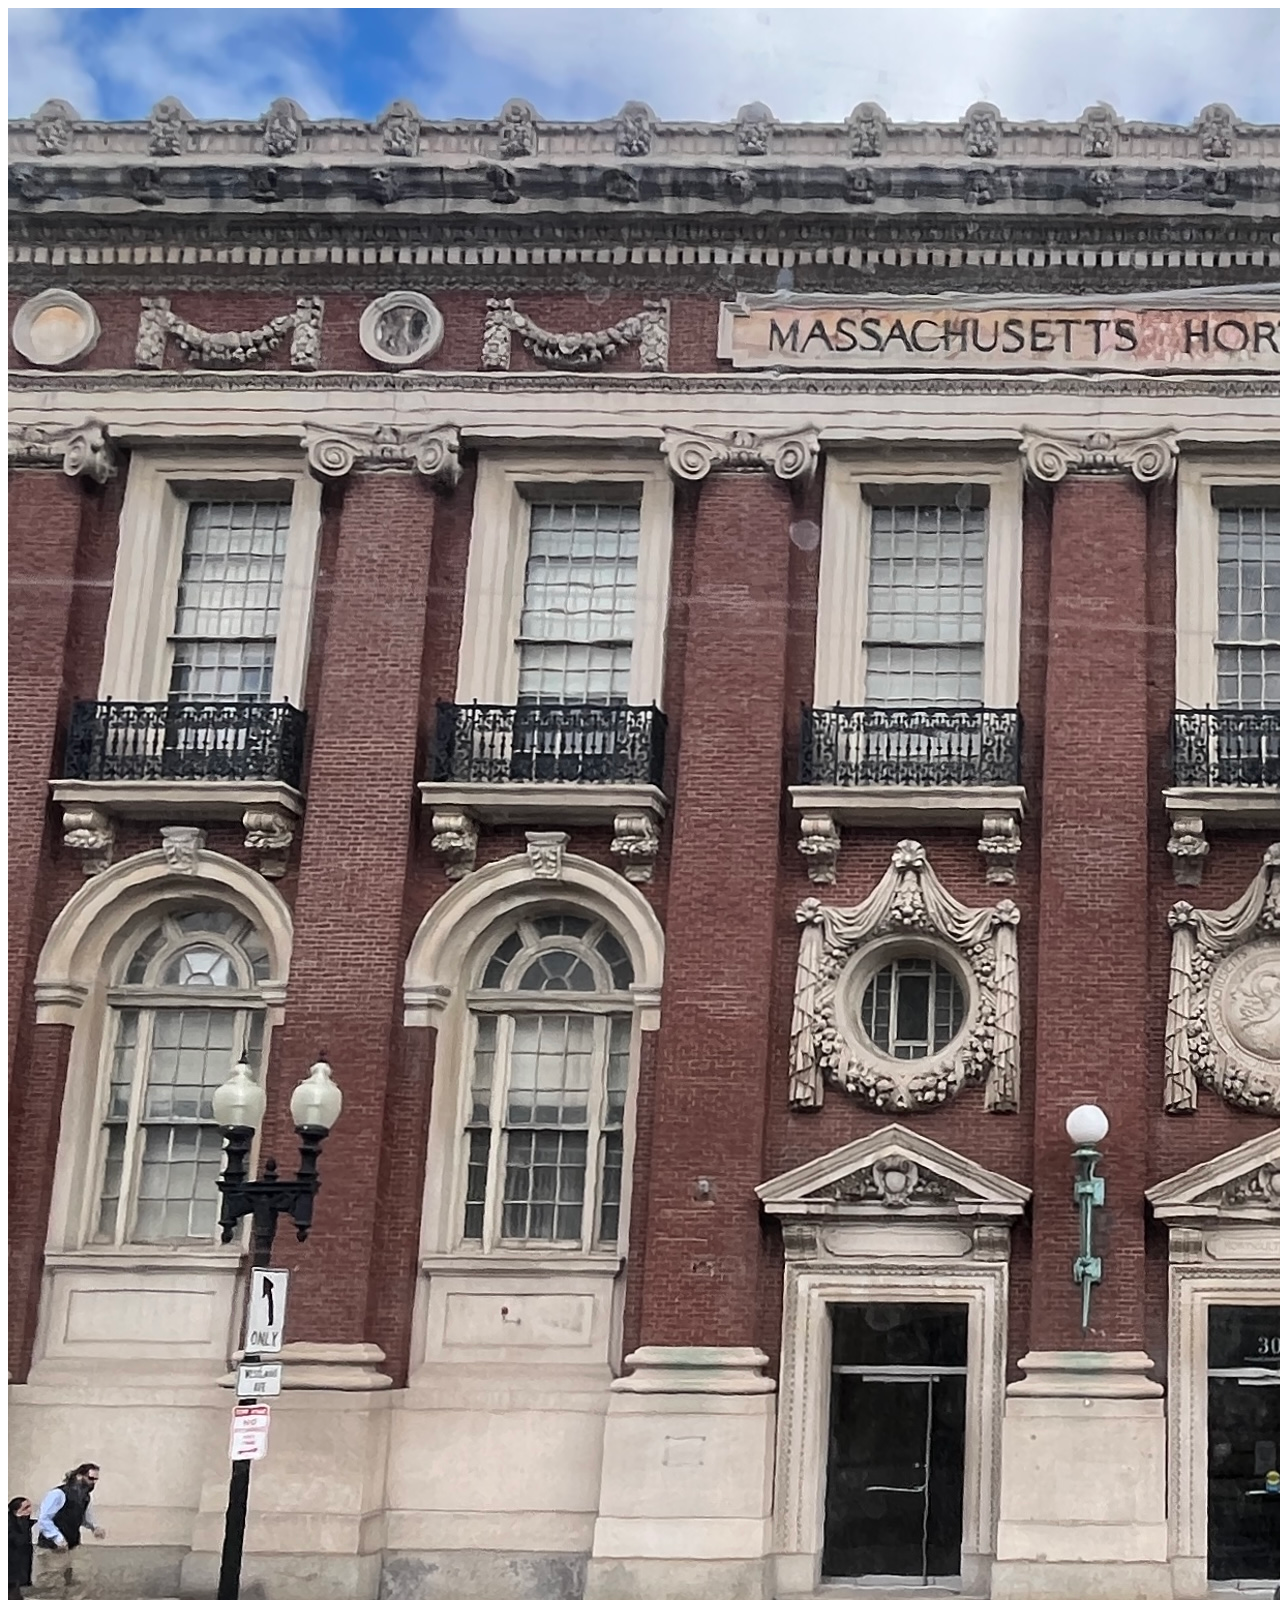
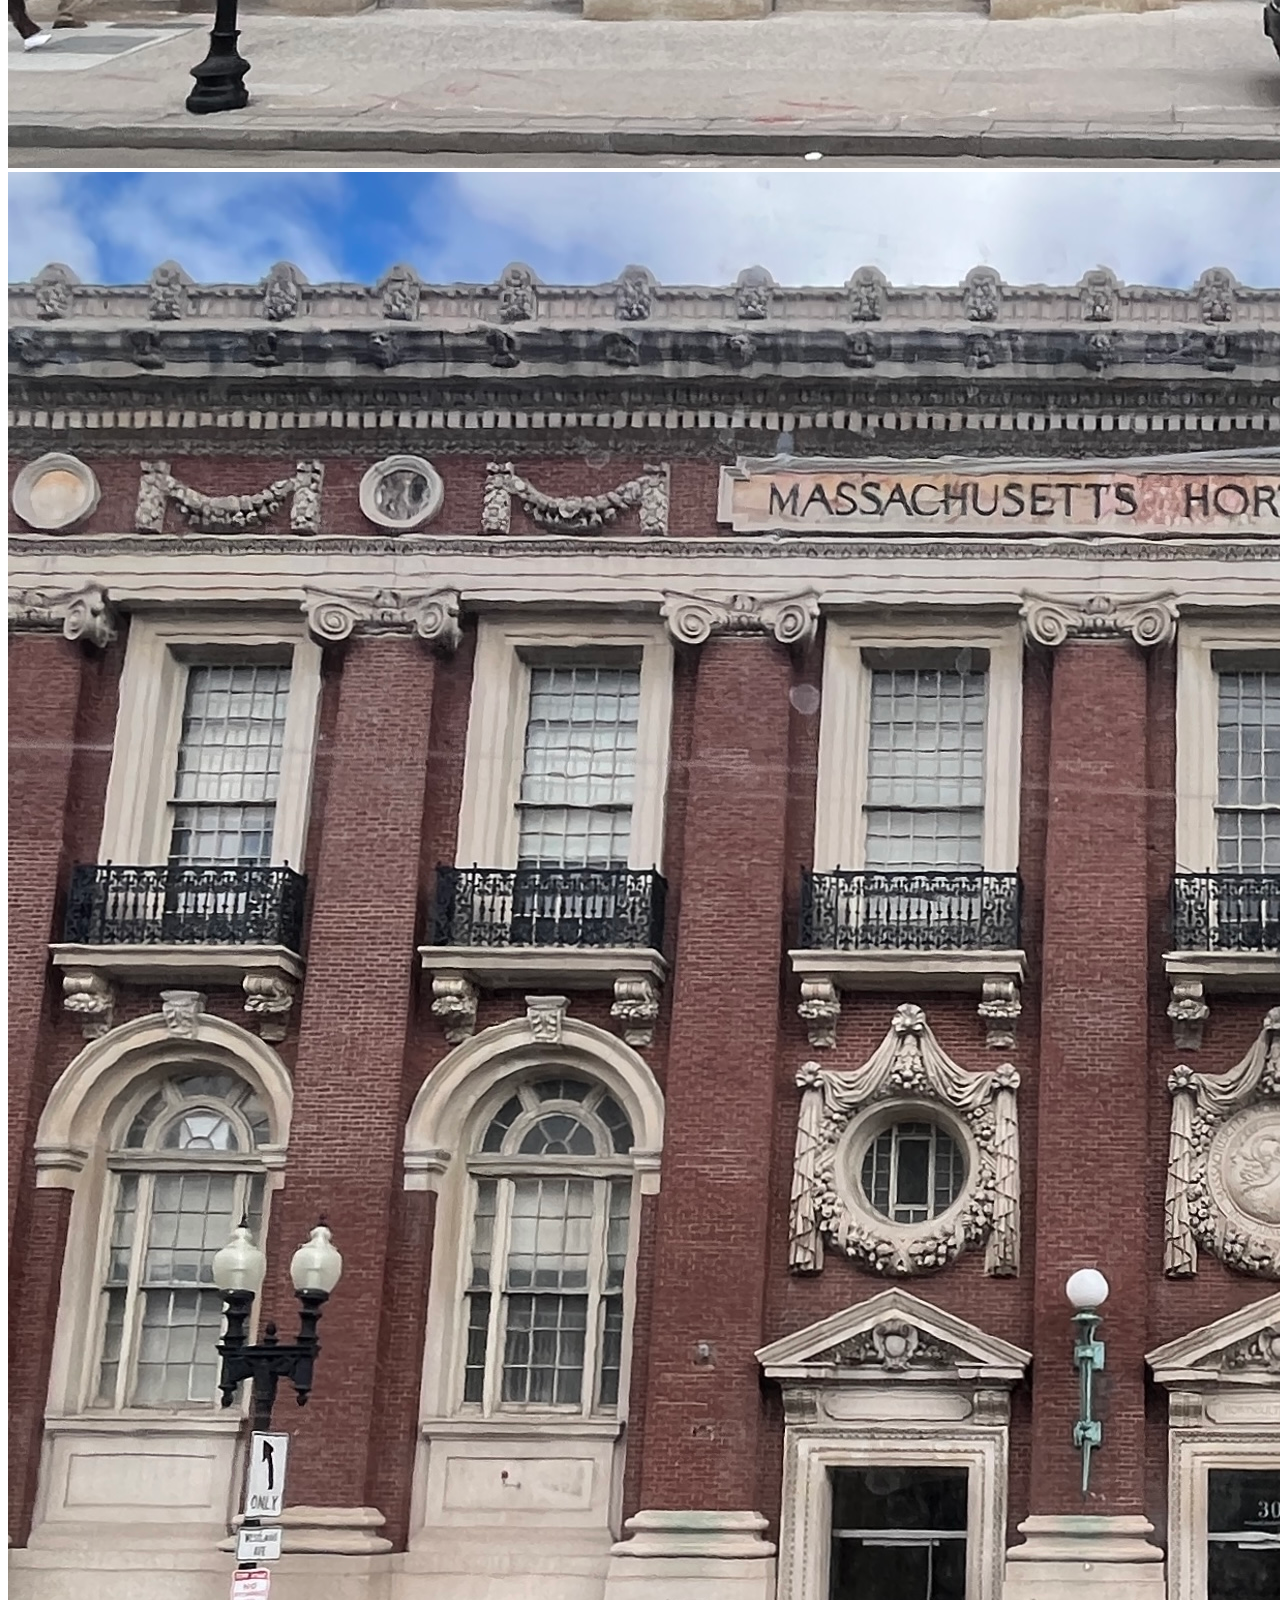
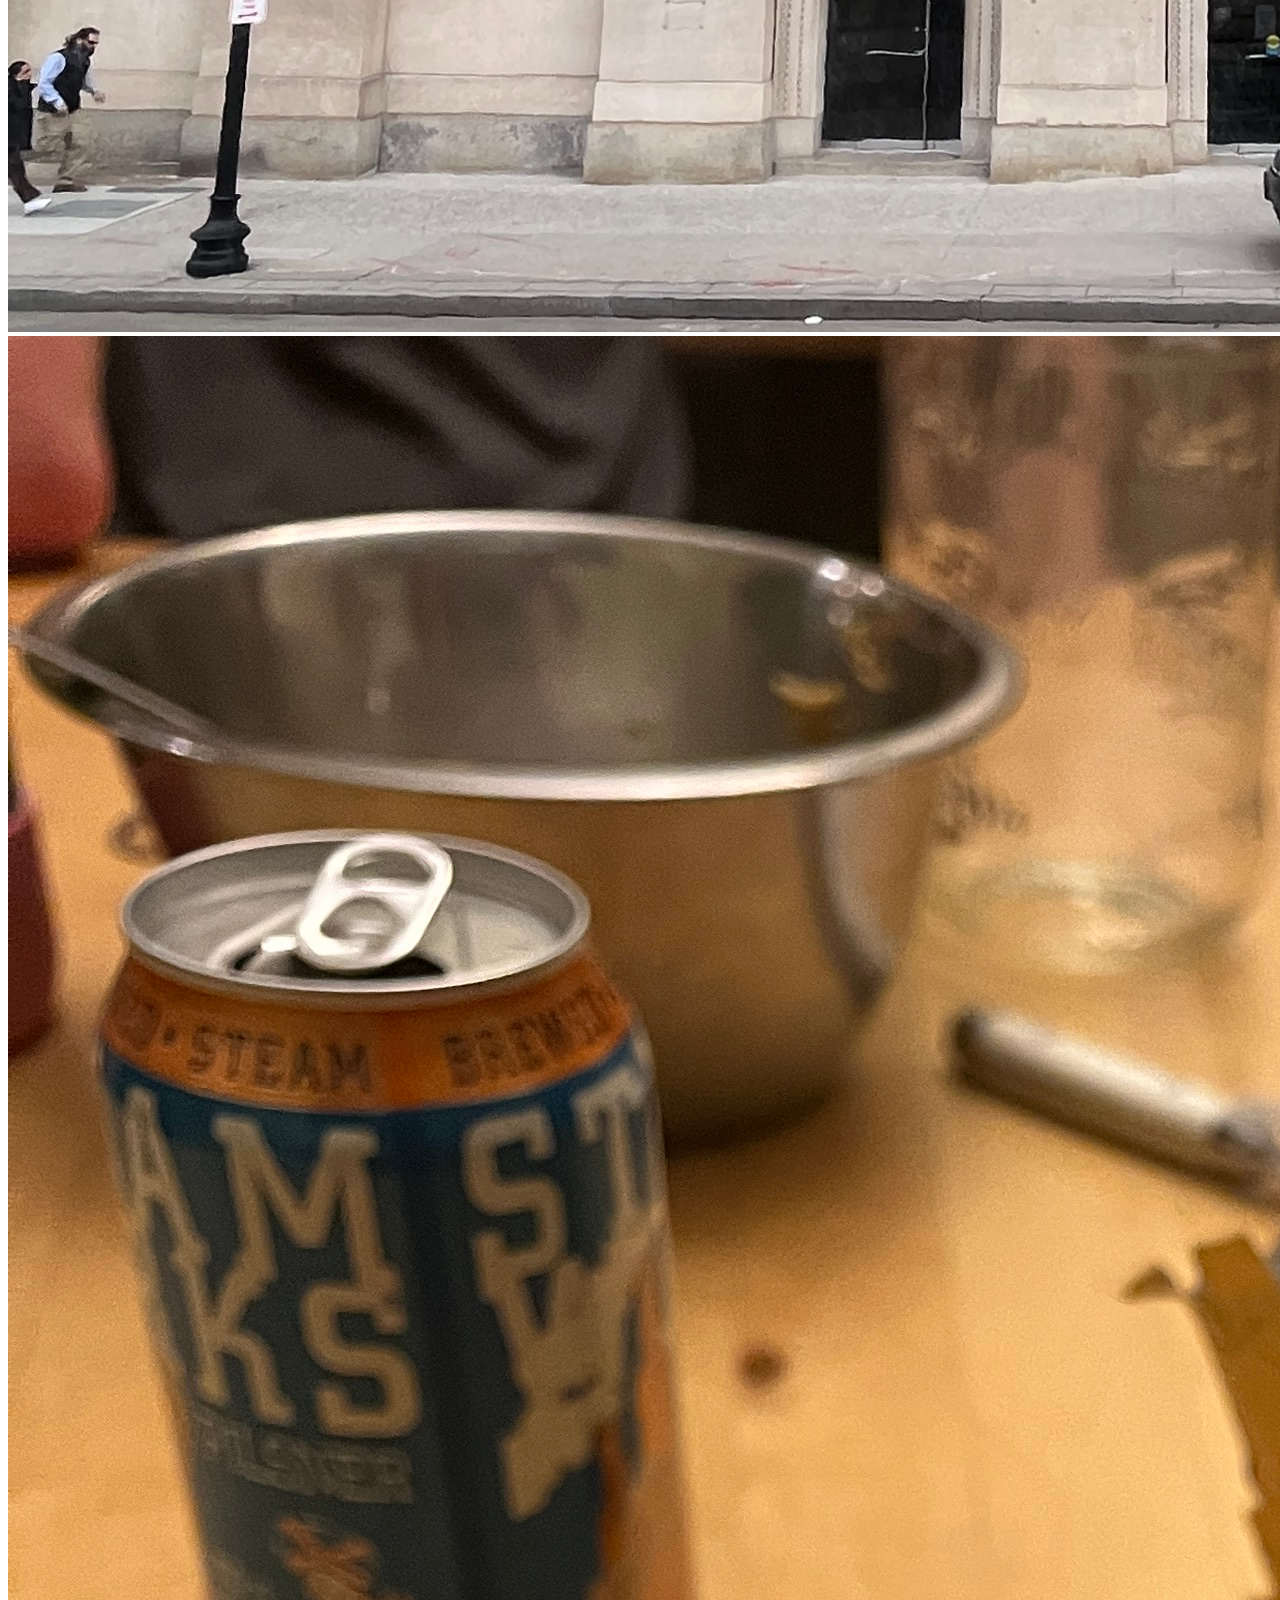
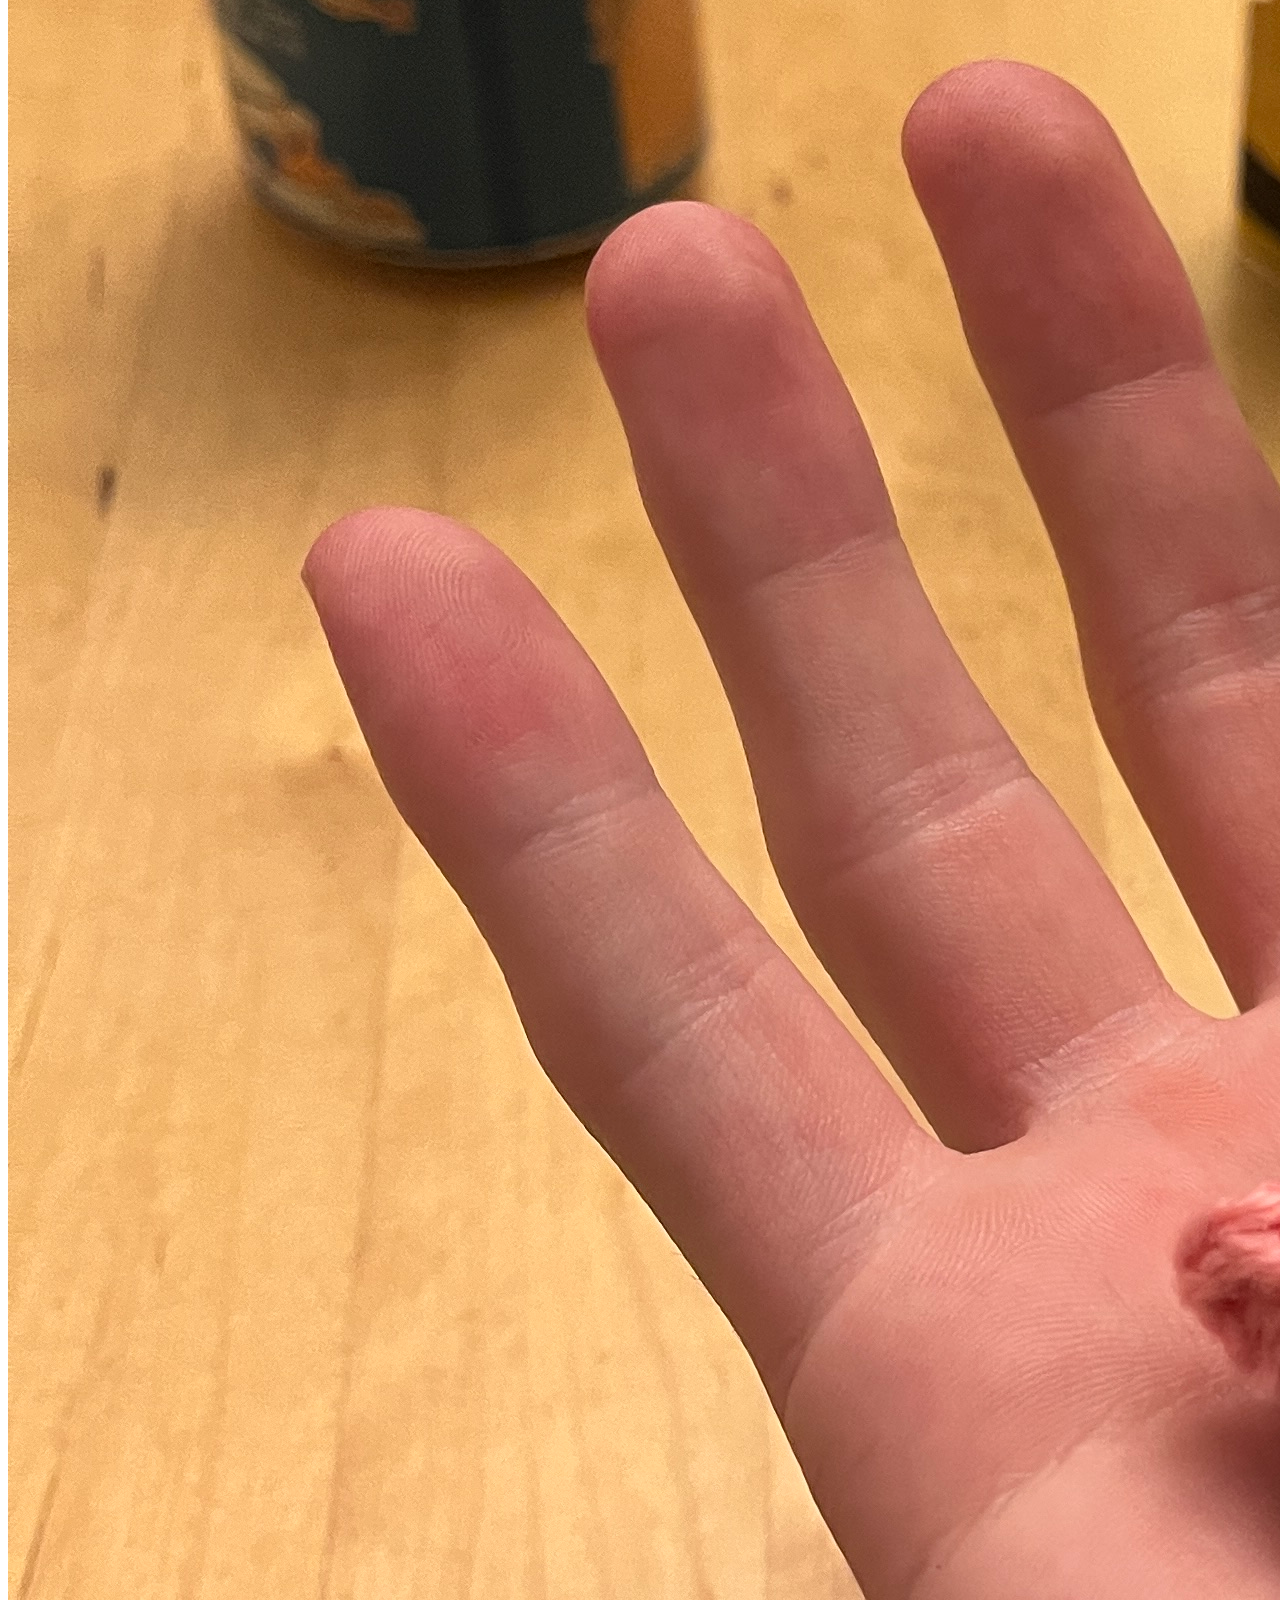
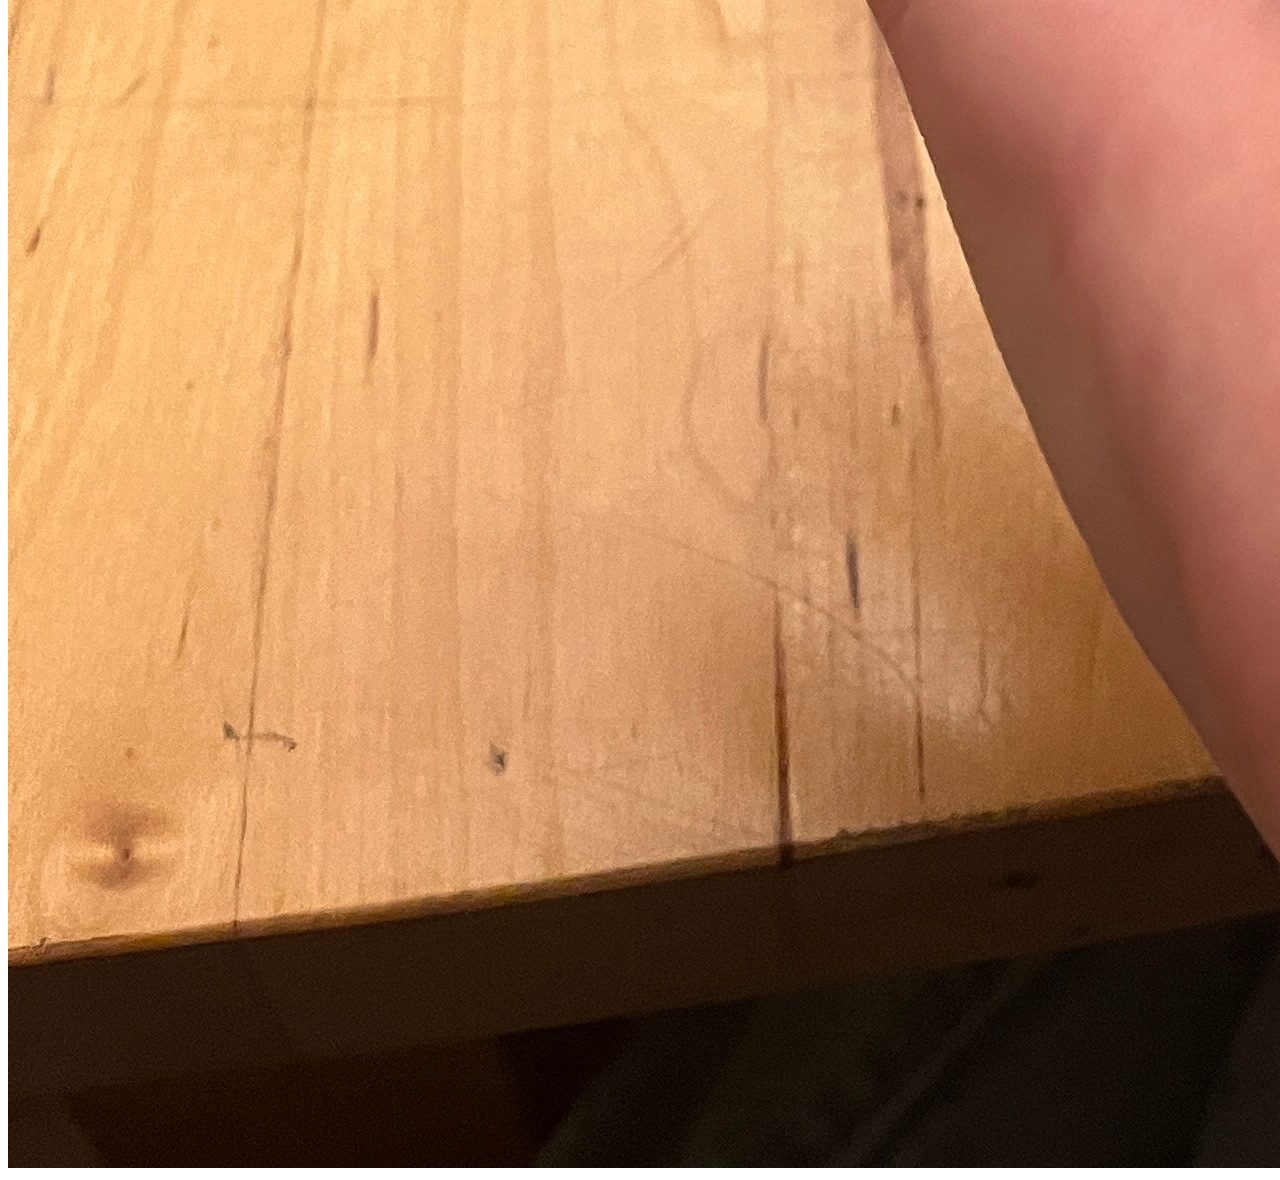
==== 1-gallery.html @ 91601fe0 "updated link to jpg" ====
<!DOCTYPE html>
<html lang="en">
  <head>
    <meta charset="UTF-8">
    <meta name="viewport" content="width=device-width, initial-scale=1.0">
    <title>My Website</title>
  </head>
  <body>
    <script>
      var index = 1;
      var tempImg = new Image();
      tempImg.onload = function(){
         appendImage();
      }
      var tryLoadImage = function( index ){
         tempImg.src = 'pages/1-gallery/images/' + index + '.JPG';
      }
      var appendImage = function(){
         var img = document.createElement('img');
         img.src = tempImg.src;
         document.body.appendChild( img )
         tryLoadImage( index++ )
      }
      tryLoadImage( index );</script>
  </body>
</html>
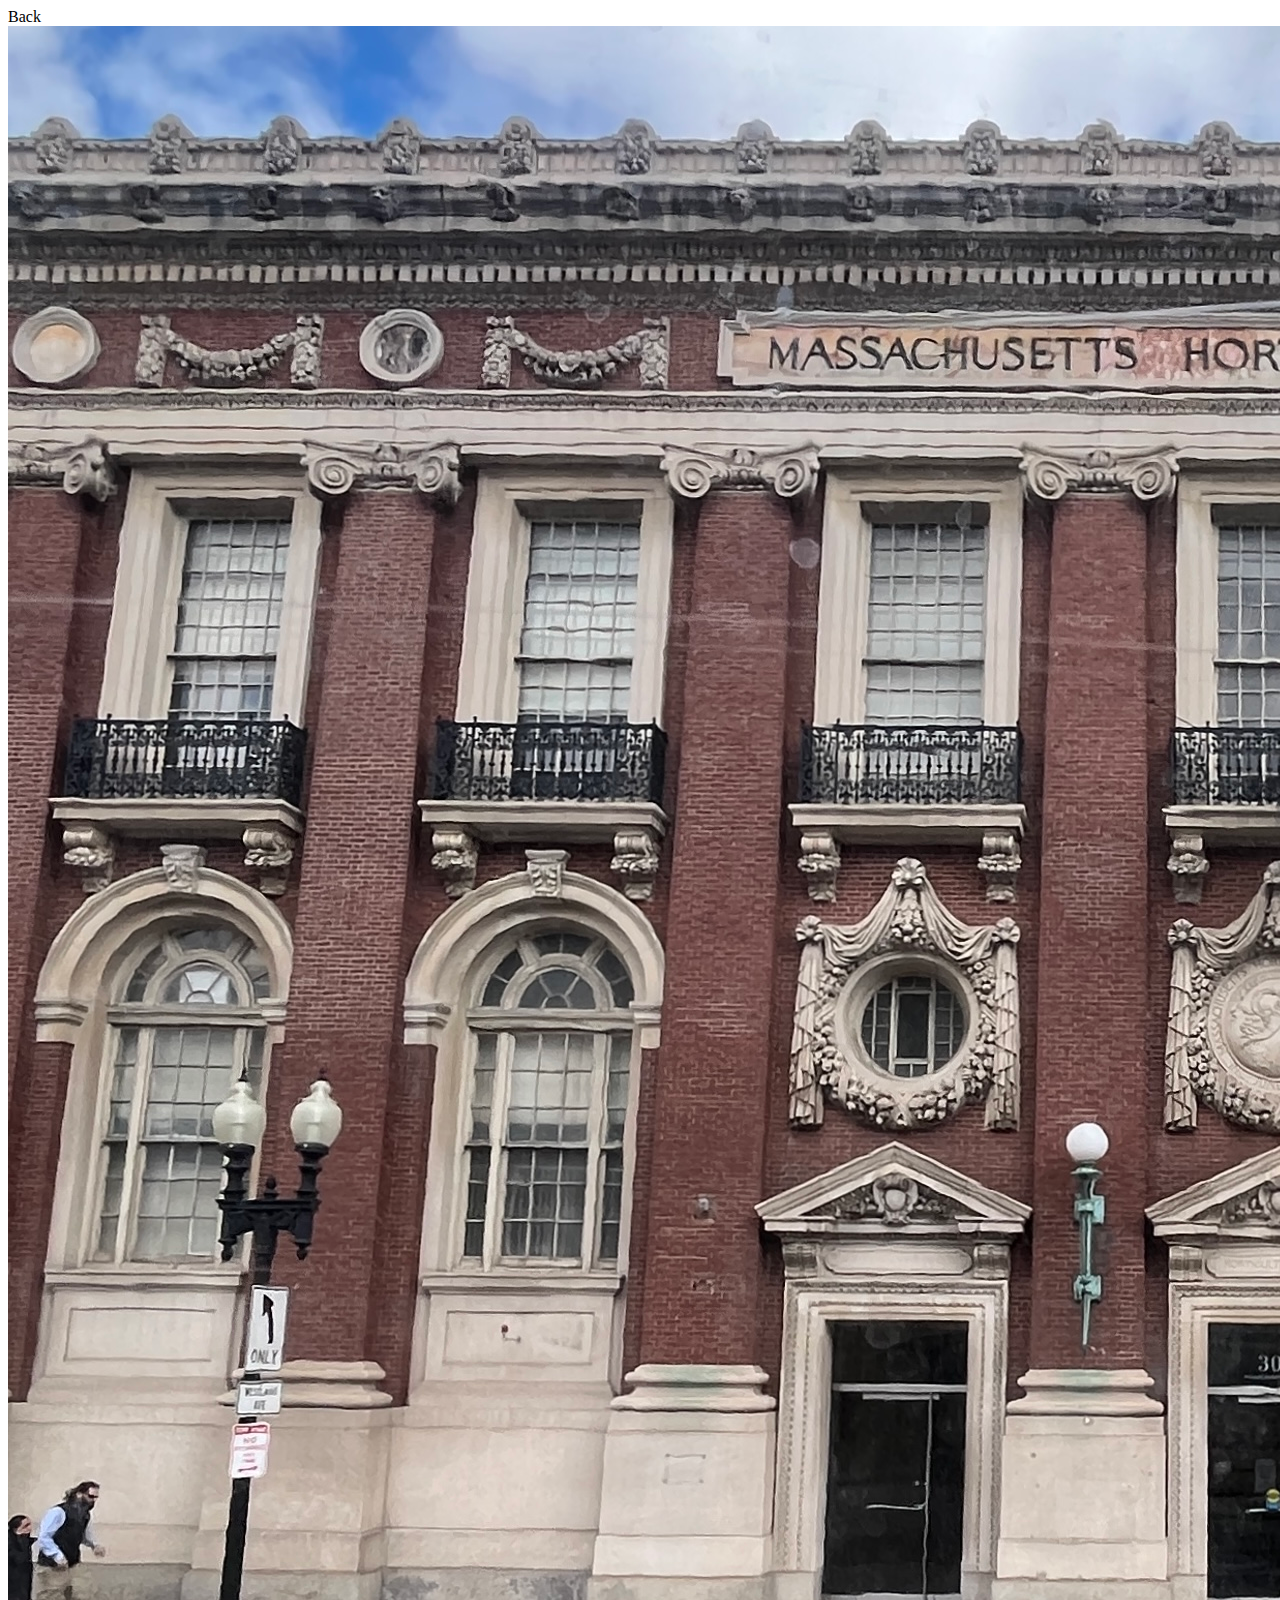
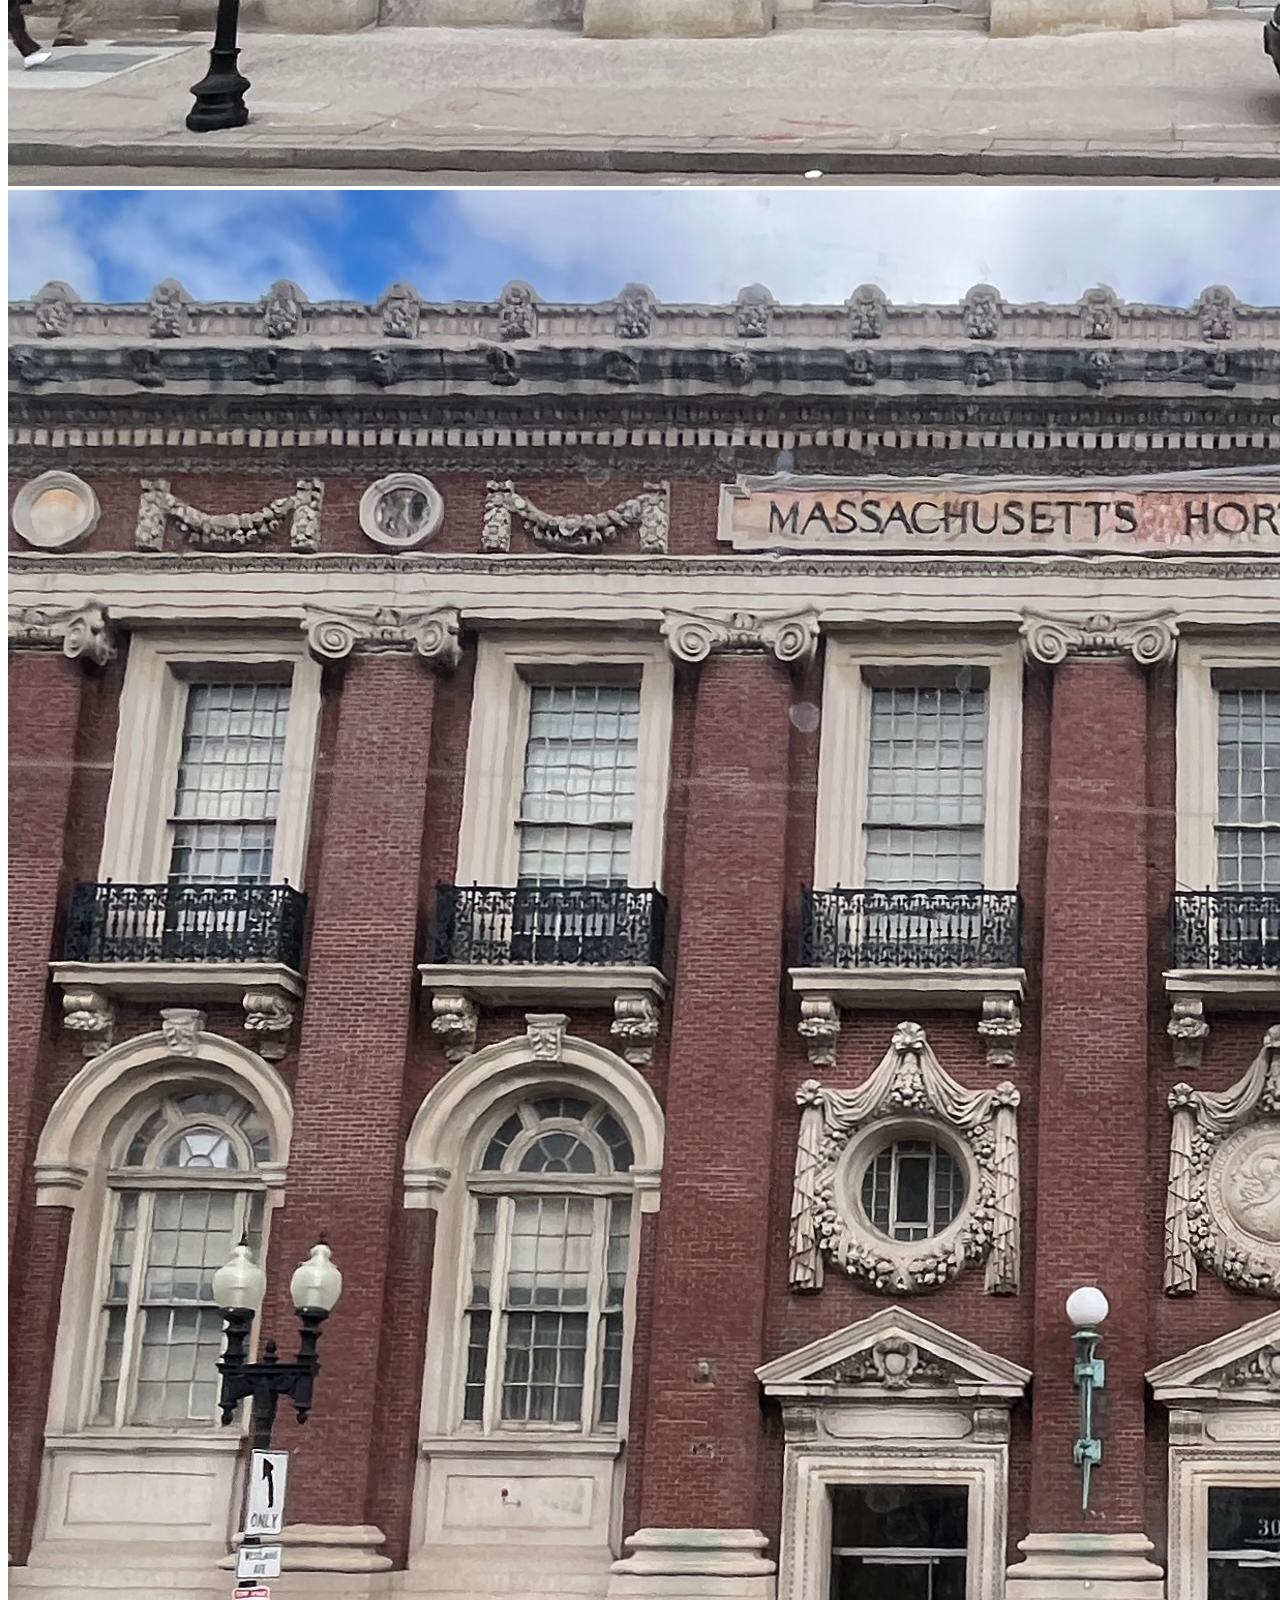
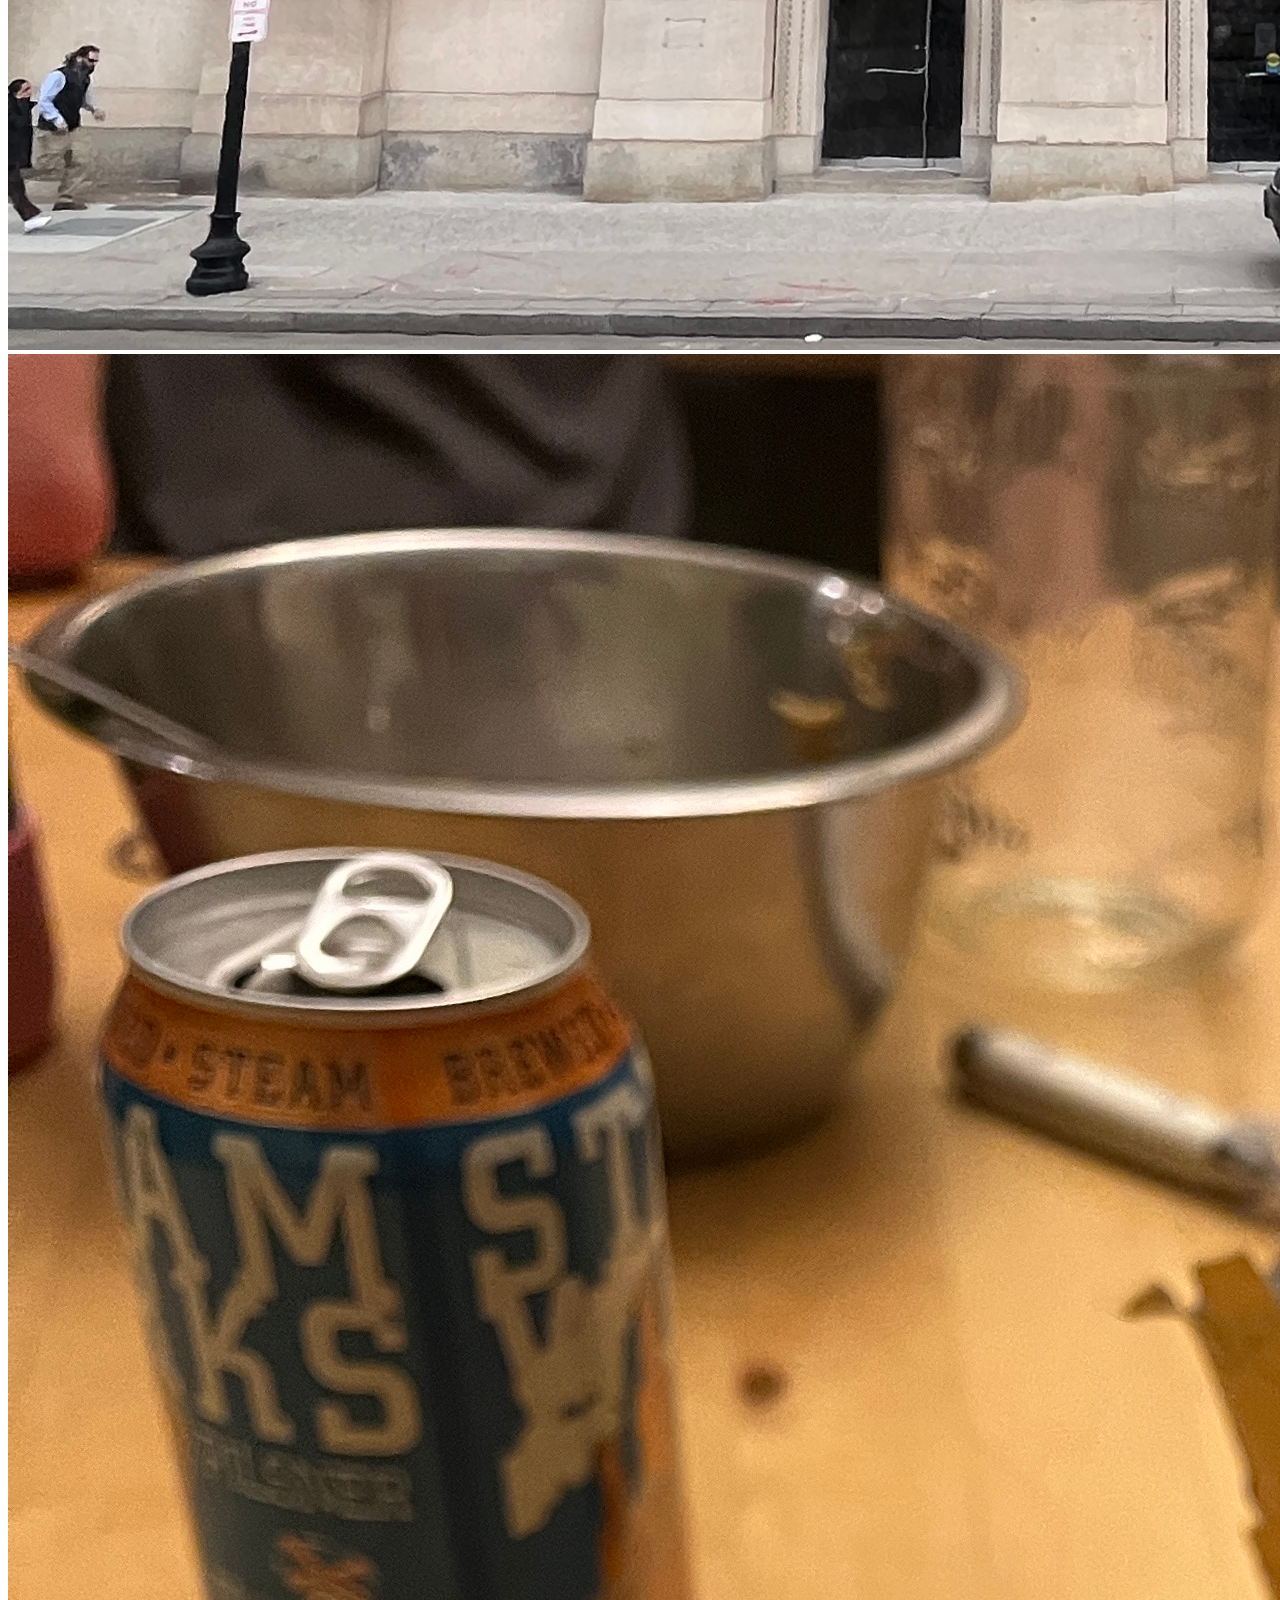
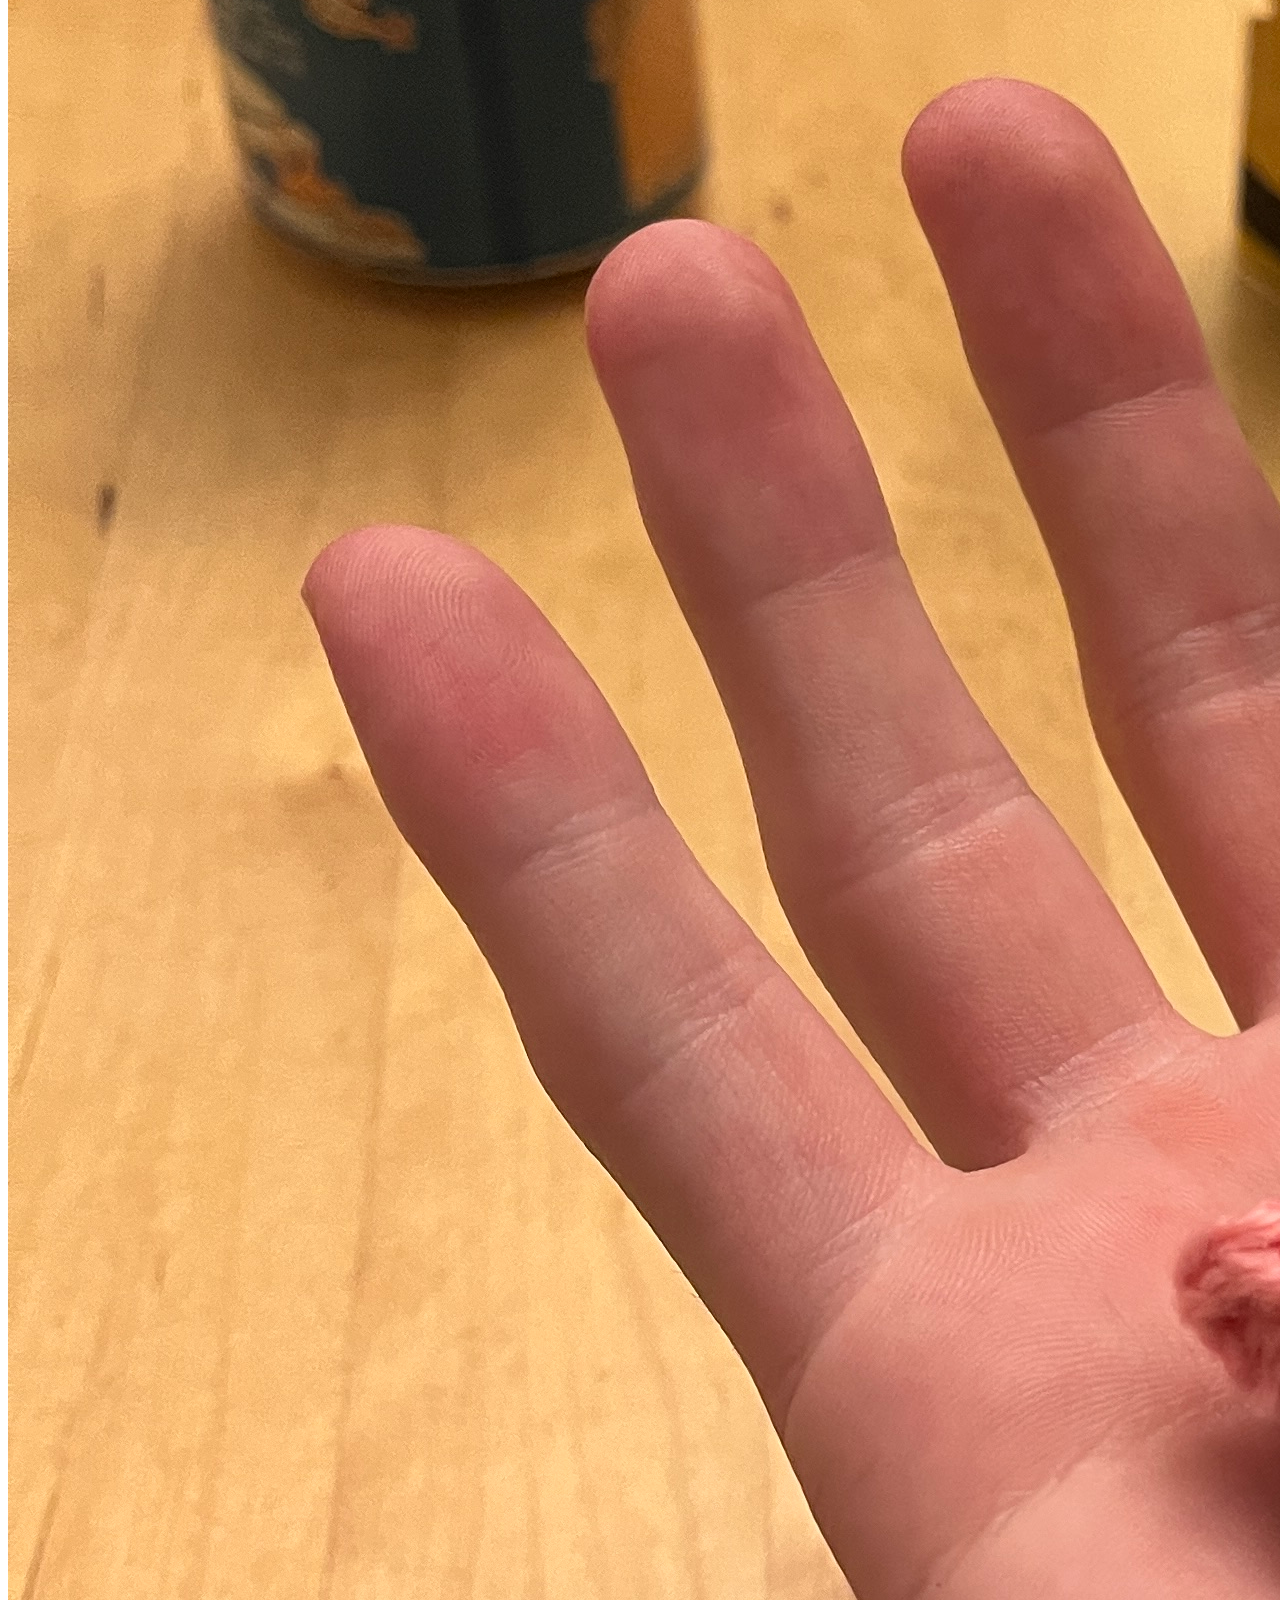
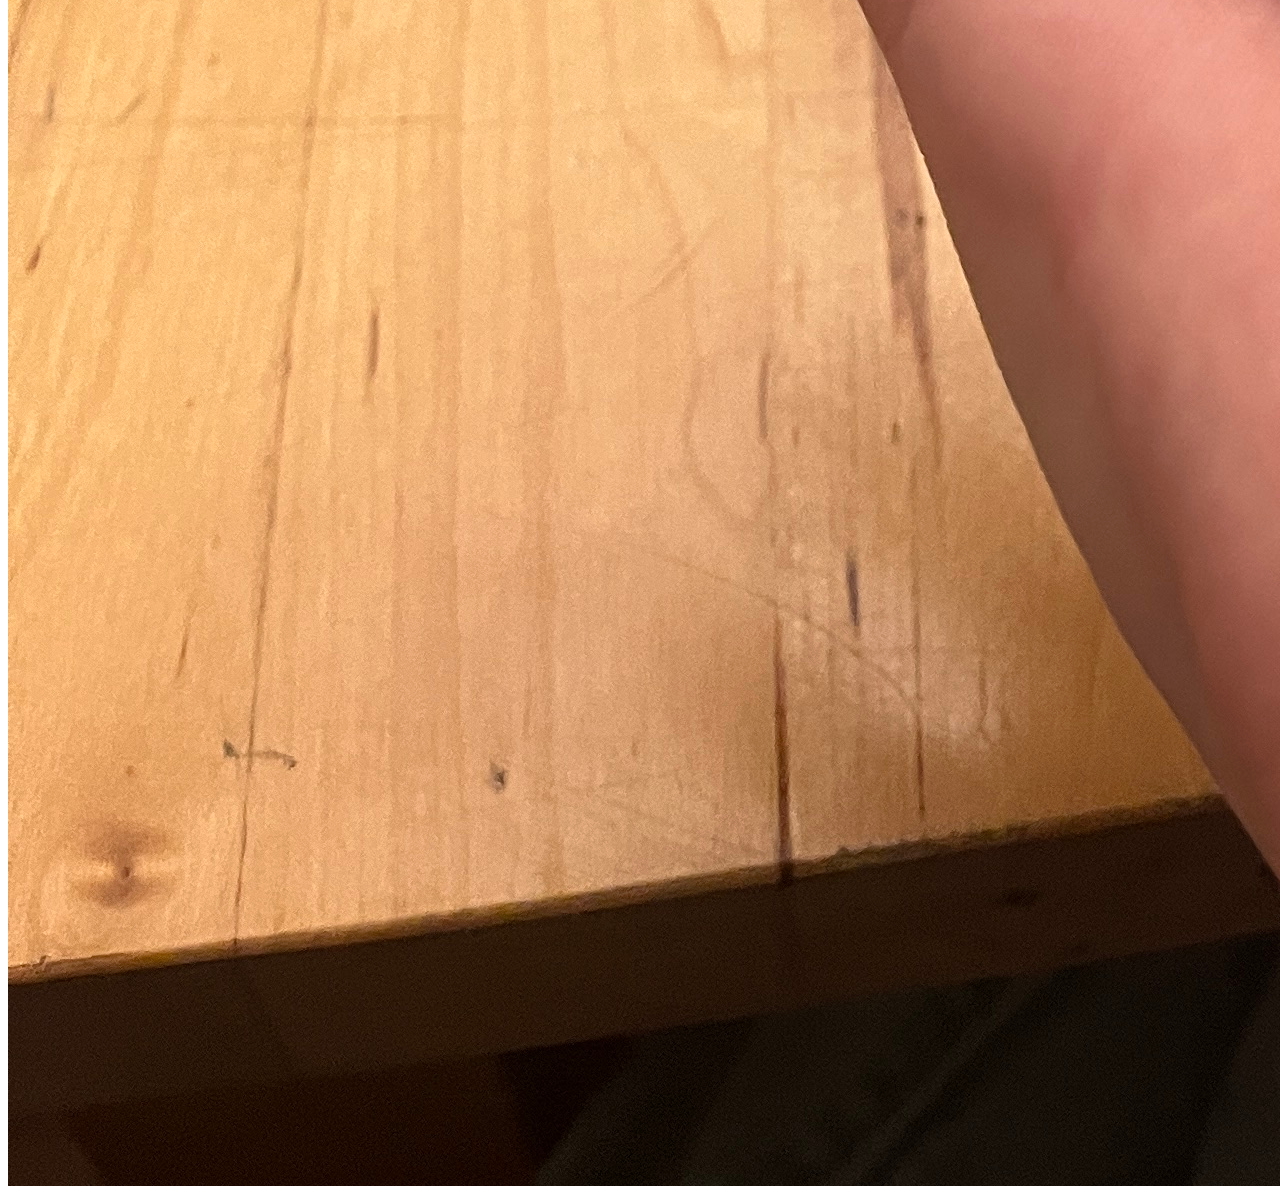
==== commit 04ded66f: "added link to gallery" ====
--- a/1-gallery.html
+++ b/1-gallery.html
@@ -6,6 +6,7 @@
     <title>My Website</title>
   </head>
   <body>
+    <a href="index.html"></a>Back</a>
     <script>
       var index = 1;
       var tempImg = new Image();
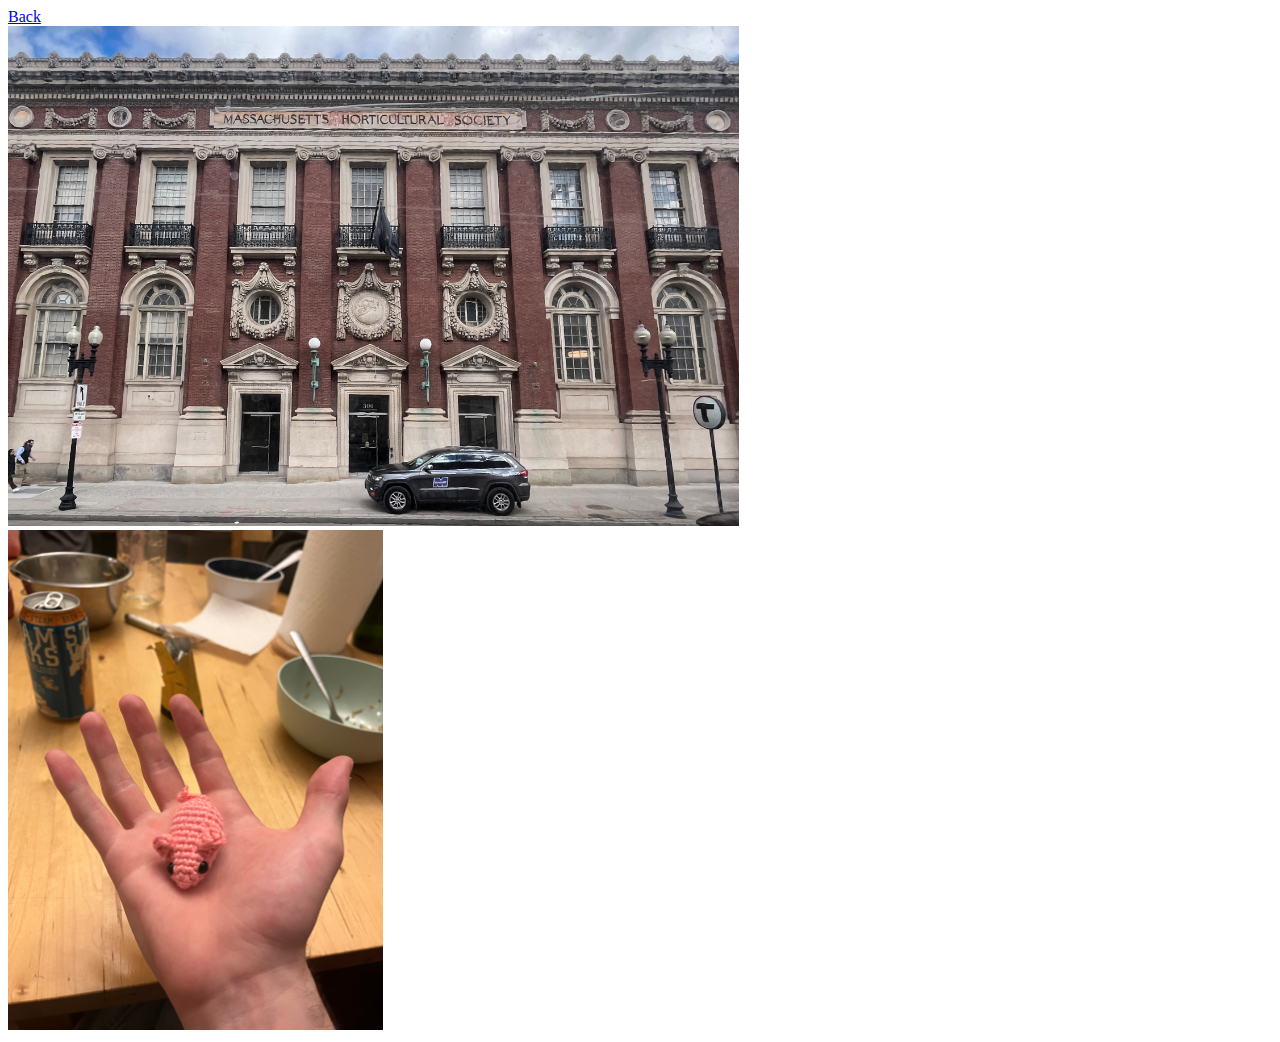
==== commit 8115b925: "fixed script for gallery" ====
--- a/1-gallery.html
+++ b/1-gallery.html
@@ -3,10 +3,16 @@
   <head>
     <meta charset="UTF-8">
     <meta name="viewport" content="width=device-width, initial-scale=1.0">
+    <style>
+    .gallery-img {
+      height: 500px;
+      width: auto;
+      margin-right:10px
+  }</style>
     <title>My Website</title>
   </head>
   <body>
-    <a href="index.html"></a>Back</a>
+    <a href="./index.html">Back</a>
     <script>
       var index = 1;
       var tempImg = new Image();
@@ -18,9 +24,12 @@
       }
       var appendImage = function(){
          var img = document.createElement('img');
+         img.classList.add('gallery-img');
          img.src = tempImg.src;
+         var br = document.createElement('br')
+         document.body.appendChild( br )
          document.body.appendChild( img )
-         tryLoadImage( index++ )
+         tryLoadImage( ++index )
       }
       tryLoadImage( index );</script>
   </body>
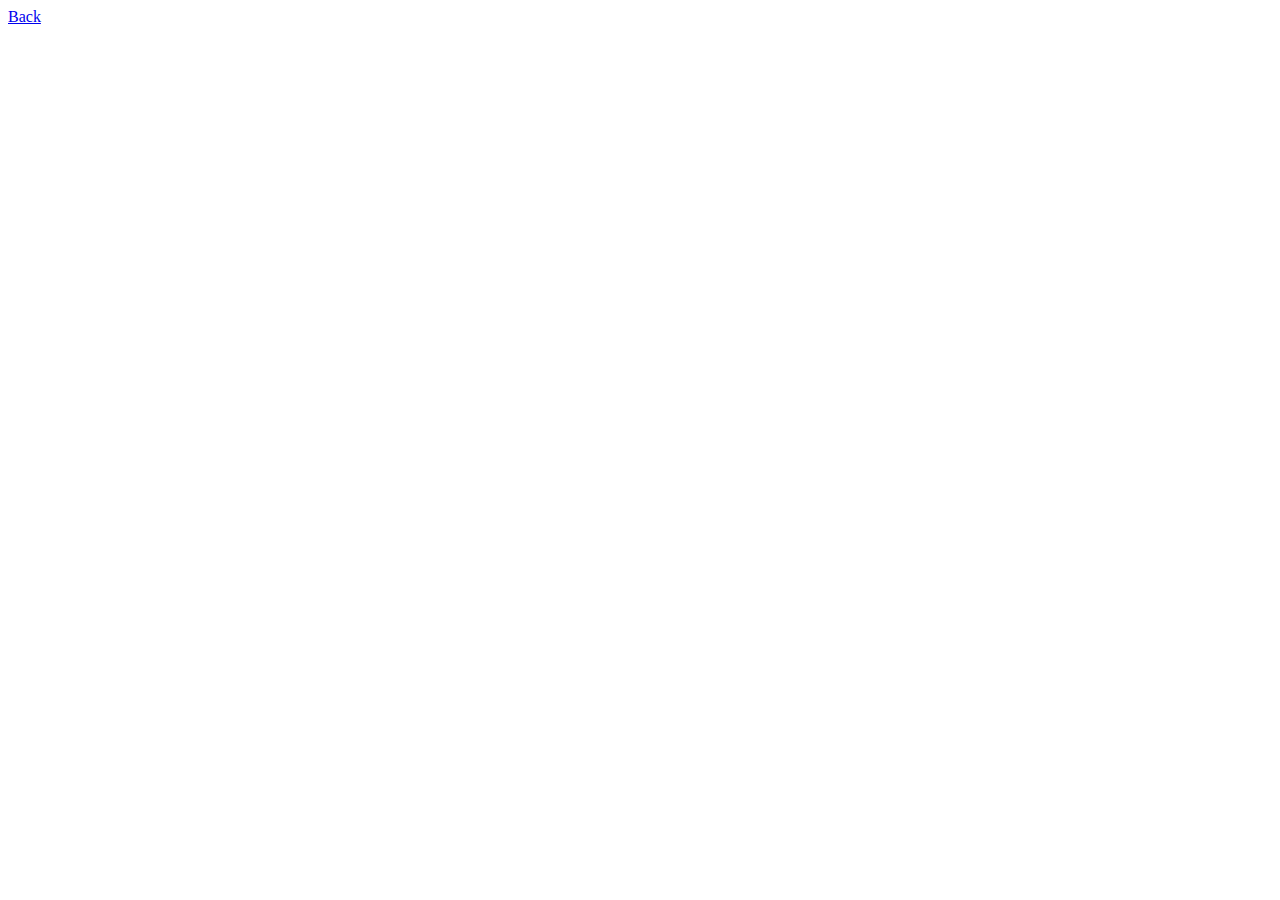
==== commit 6e12e1bd: "added new pictures" ====
--- a/1-gallery.html
+++ b/1-gallery.html
@@ -14,7 +14,8 @@
   <body>
     <a href="./index.html">Back</a>
     <script>
-      var index = 1;
+      const fs = require('fs')
+      var index = fs.readdirSync('pages/1-gallery/images/').length
       var tempImg = new Image();
       tempImg.onload = function(){
          appendImage();
@@ -29,7 +30,7 @@
          var br = document.createElement('br')
          document.body.appendChild( br )
          document.body.appendChild( img )
-         tryLoadImage( ++index )
+         tryLoadImage( --index )
       }
       tryLoadImage( index );</script>
   </body>
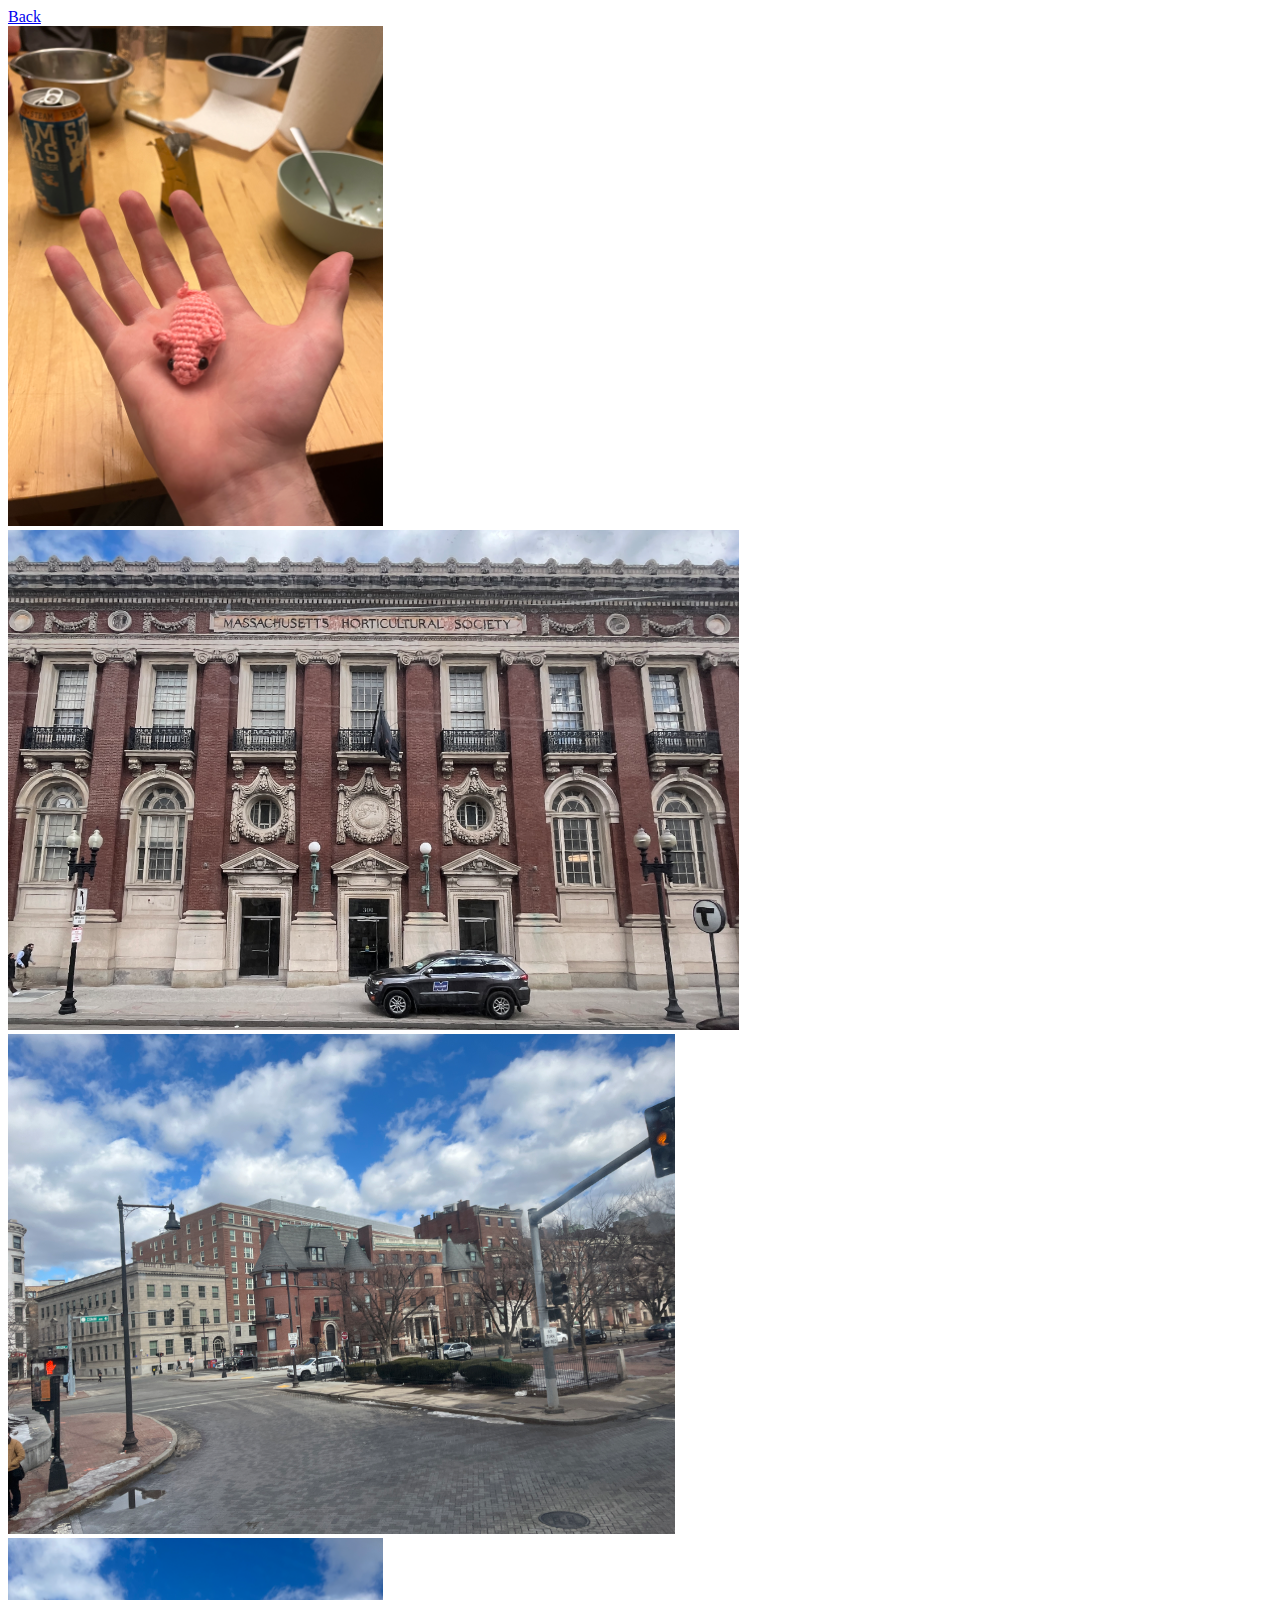
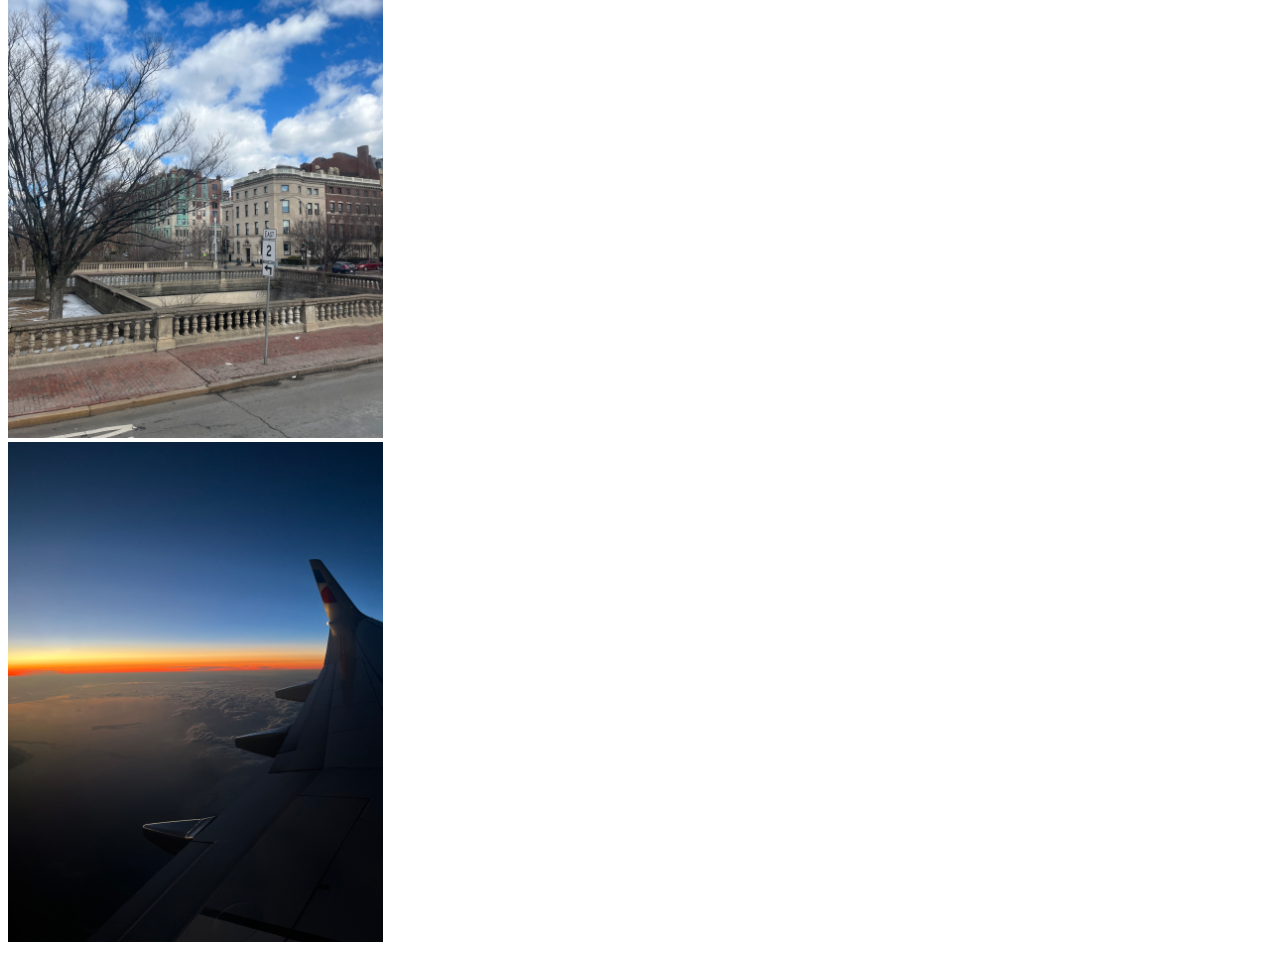
==== commit 8f4c981b: "added more pictures" ====
--- a/1-gallery.html
+++ b/1-gallery.html
@@ -14,8 +14,8 @@
   <body>
     <a href="./index.html">Back</a>
     <script>
-      const fs = require('fs')
-      var index = fs.readdirSync('pages/1-gallery/images/').length
+      //const fs = require('fs')
+      var index = 1
       var tempImg = new Image();
       tempImg.onload = function(){
          appendImage();
@@ -30,7 +30,7 @@
          var br = document.createElement('br')
          document.body.appendChild( br )
          document.body.appendChild( img )
-         tryLoadImage( --index )
+         tryLoadImage( ++index )
       }
       tryLoadImage( index );</script>
   </body>
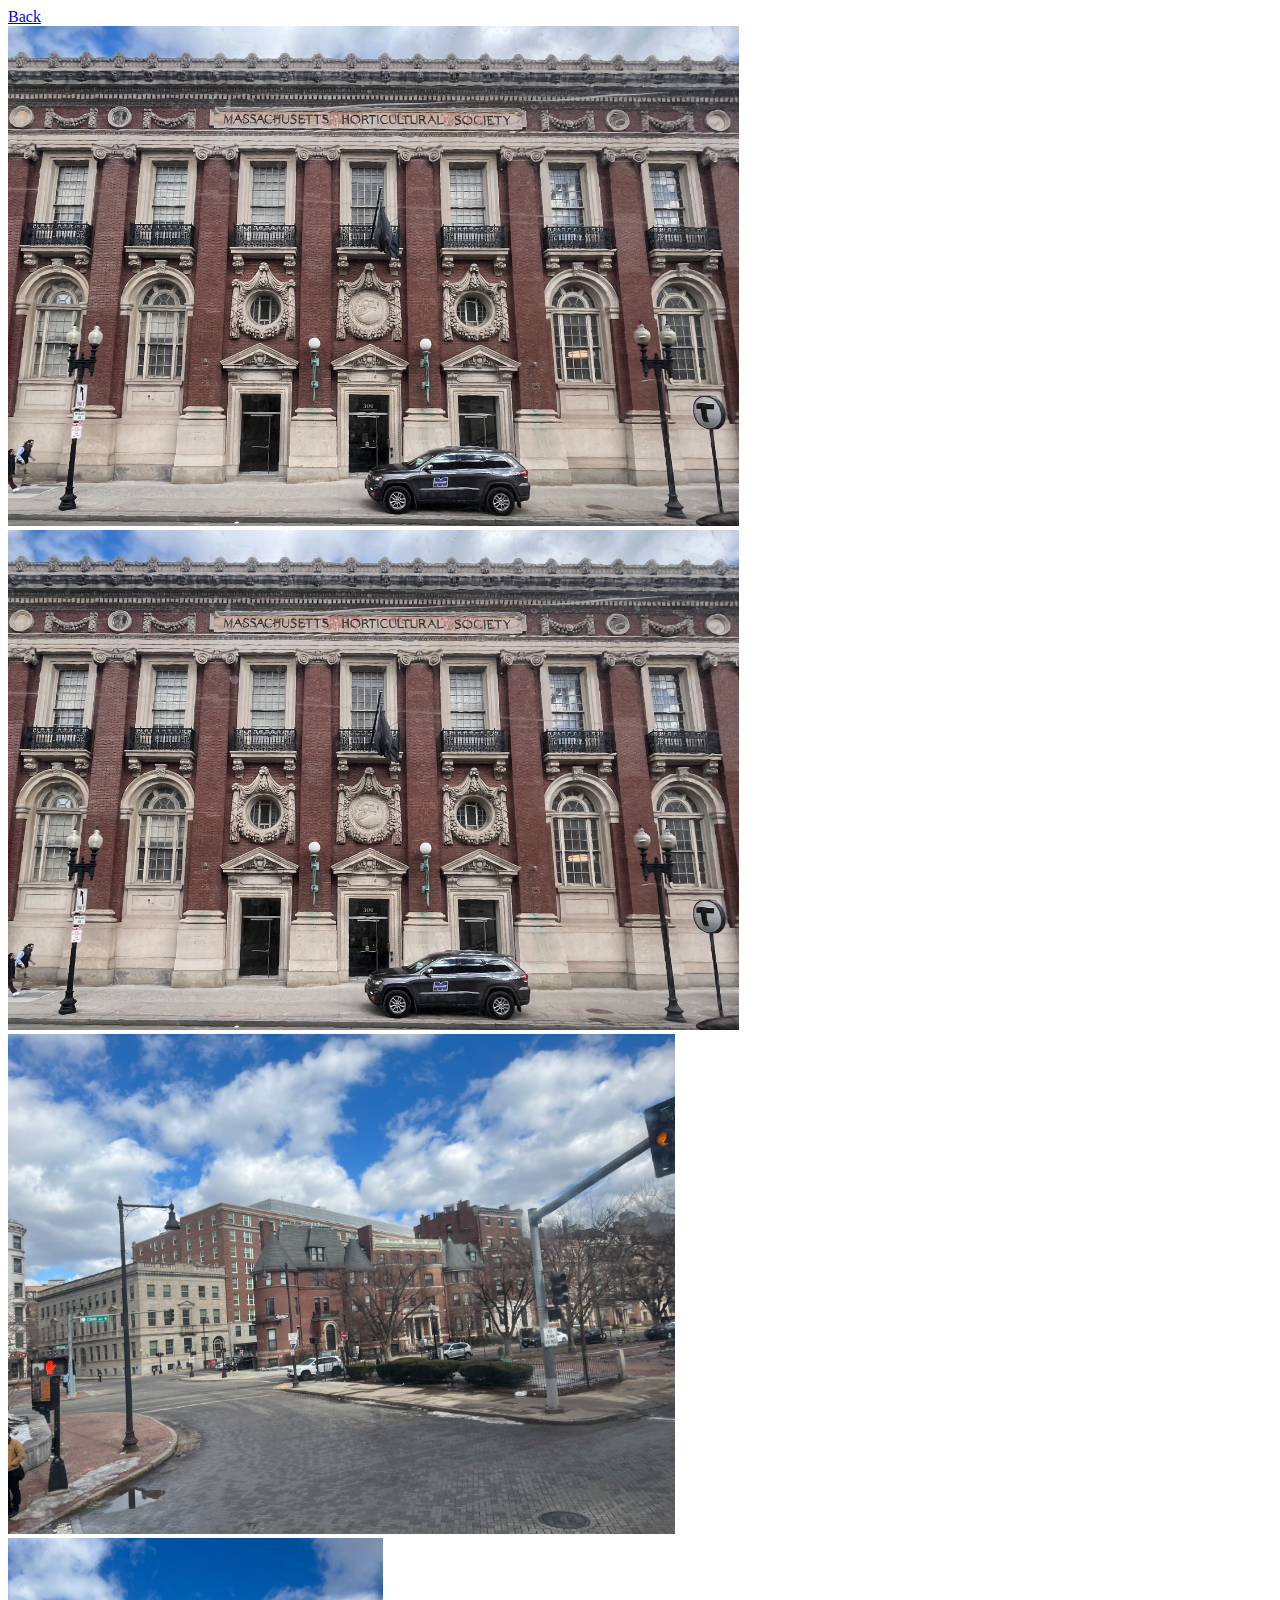
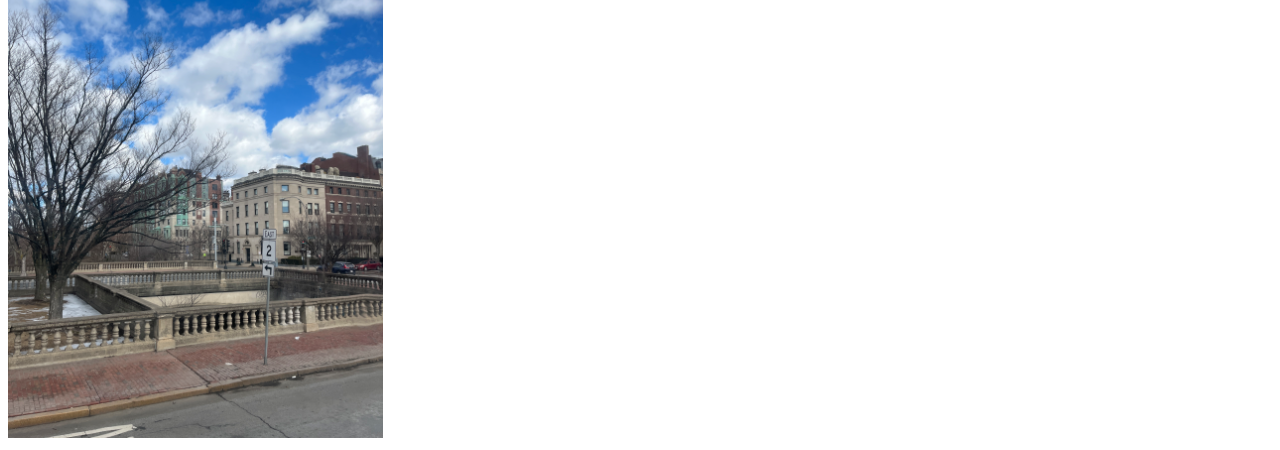
==== commit 7a8c99bc: "moved pictures to subfolders" ====
--- a/1-gallery.html
+++ b/1-gallery.html
@@ -3,25 +3,19 @@
   <head>
     <meta charset="UTF-8">
     <meta name="viewport" content="width=device-width, initial-scale=1.0">
-    <style>
-    .gallery-img {
-      height: 500px;
-      width: auto;
-      margin-right:10px
-  }</style>
-    <title>My Website</title>
+    <link rel="stylesheet" href="./css/default.css" />
+    <title>Gallery</title>
   </head>
   <body>
     <a href="./index.html">Back</a>
     <script>
-      //const fs = require('fs')
       var index = 1
       var tempImg = new Image();
       tempImg.onload = function(){
          appendImage();
       }
       var tryLoadImage = function( index ){
-         tempImg.src = 'pages/1-gallery/images/' + index + '.JPG';
+         tempImg.src = 'pages/1-gallery/images/2025_boston/' + index + '.JPG';
       }
       var appendImage = function(){
          var img = document.createElement('img');
--- a/css/default.css
+++ b/css/default.css
@@ -0,0 +1,4 @@
+.gallery-img {
+    height: 500px;
+    width: auto;
+    margin-right:10px}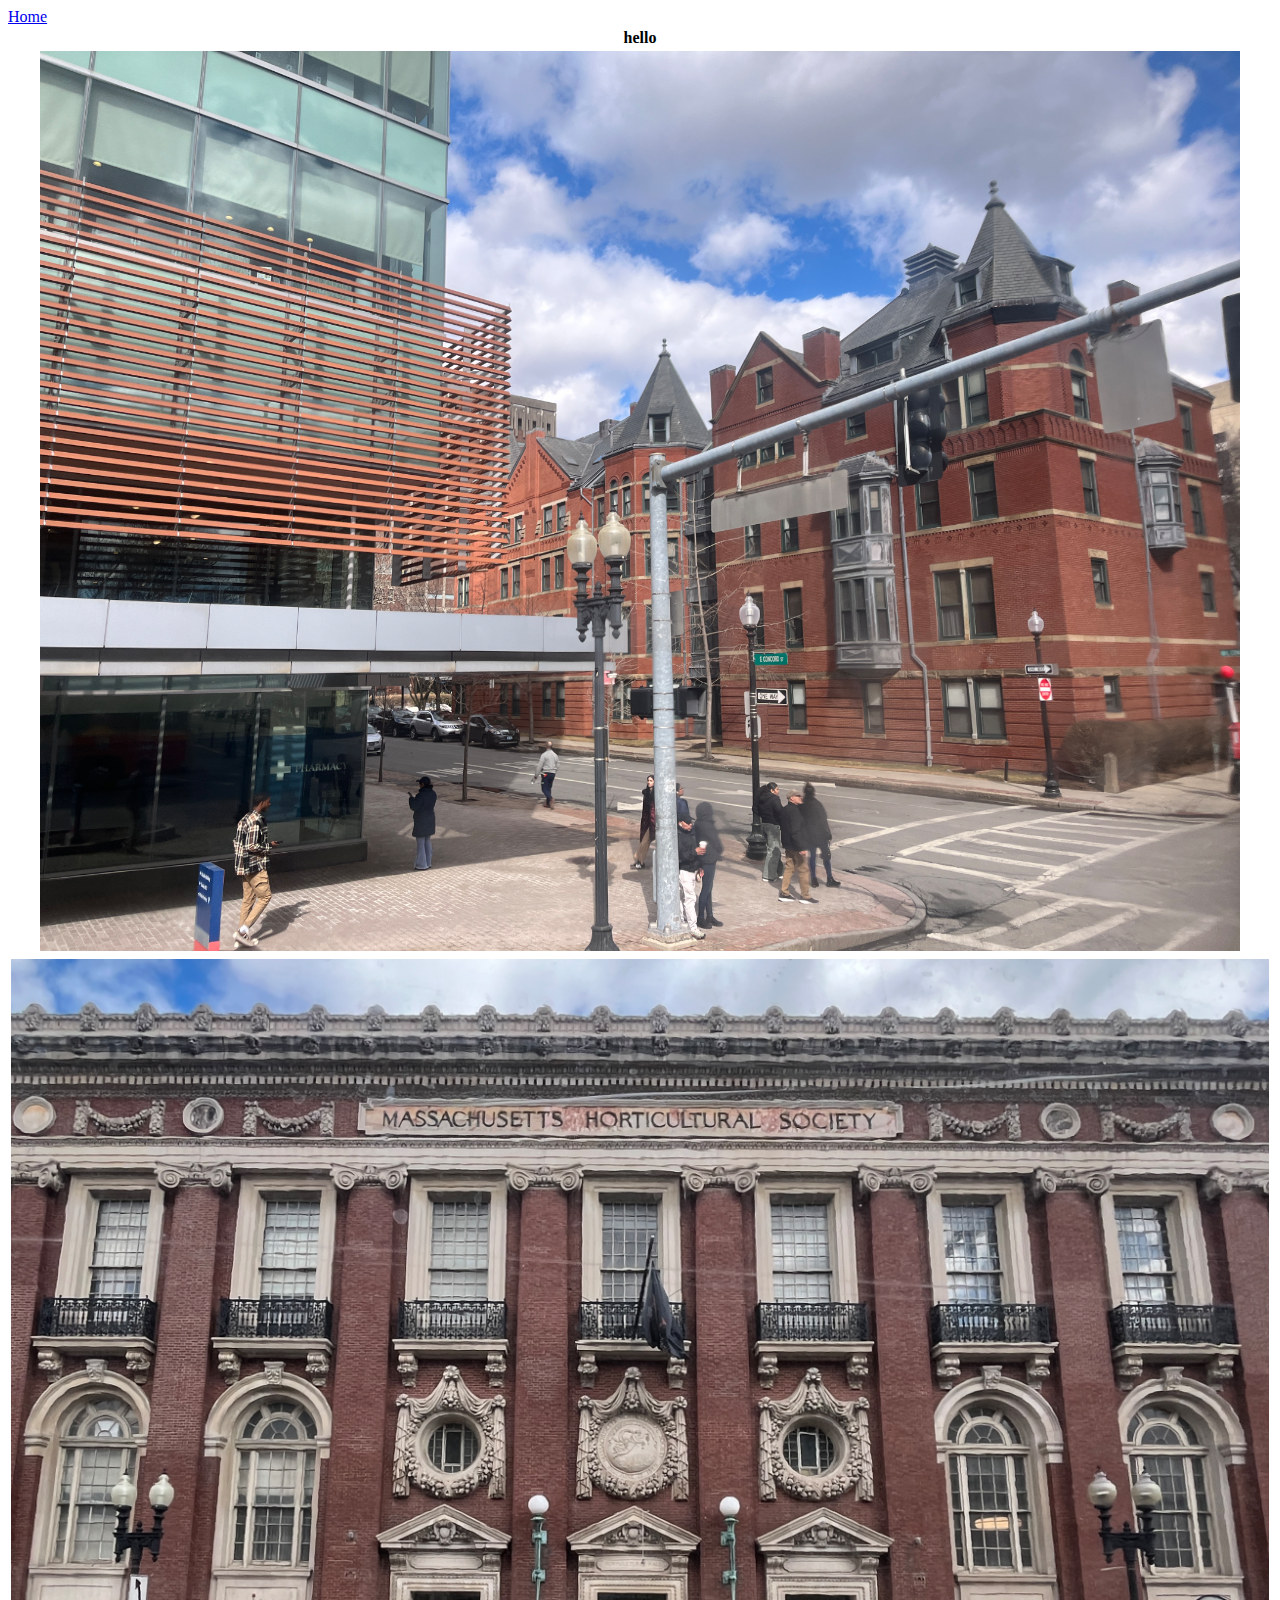
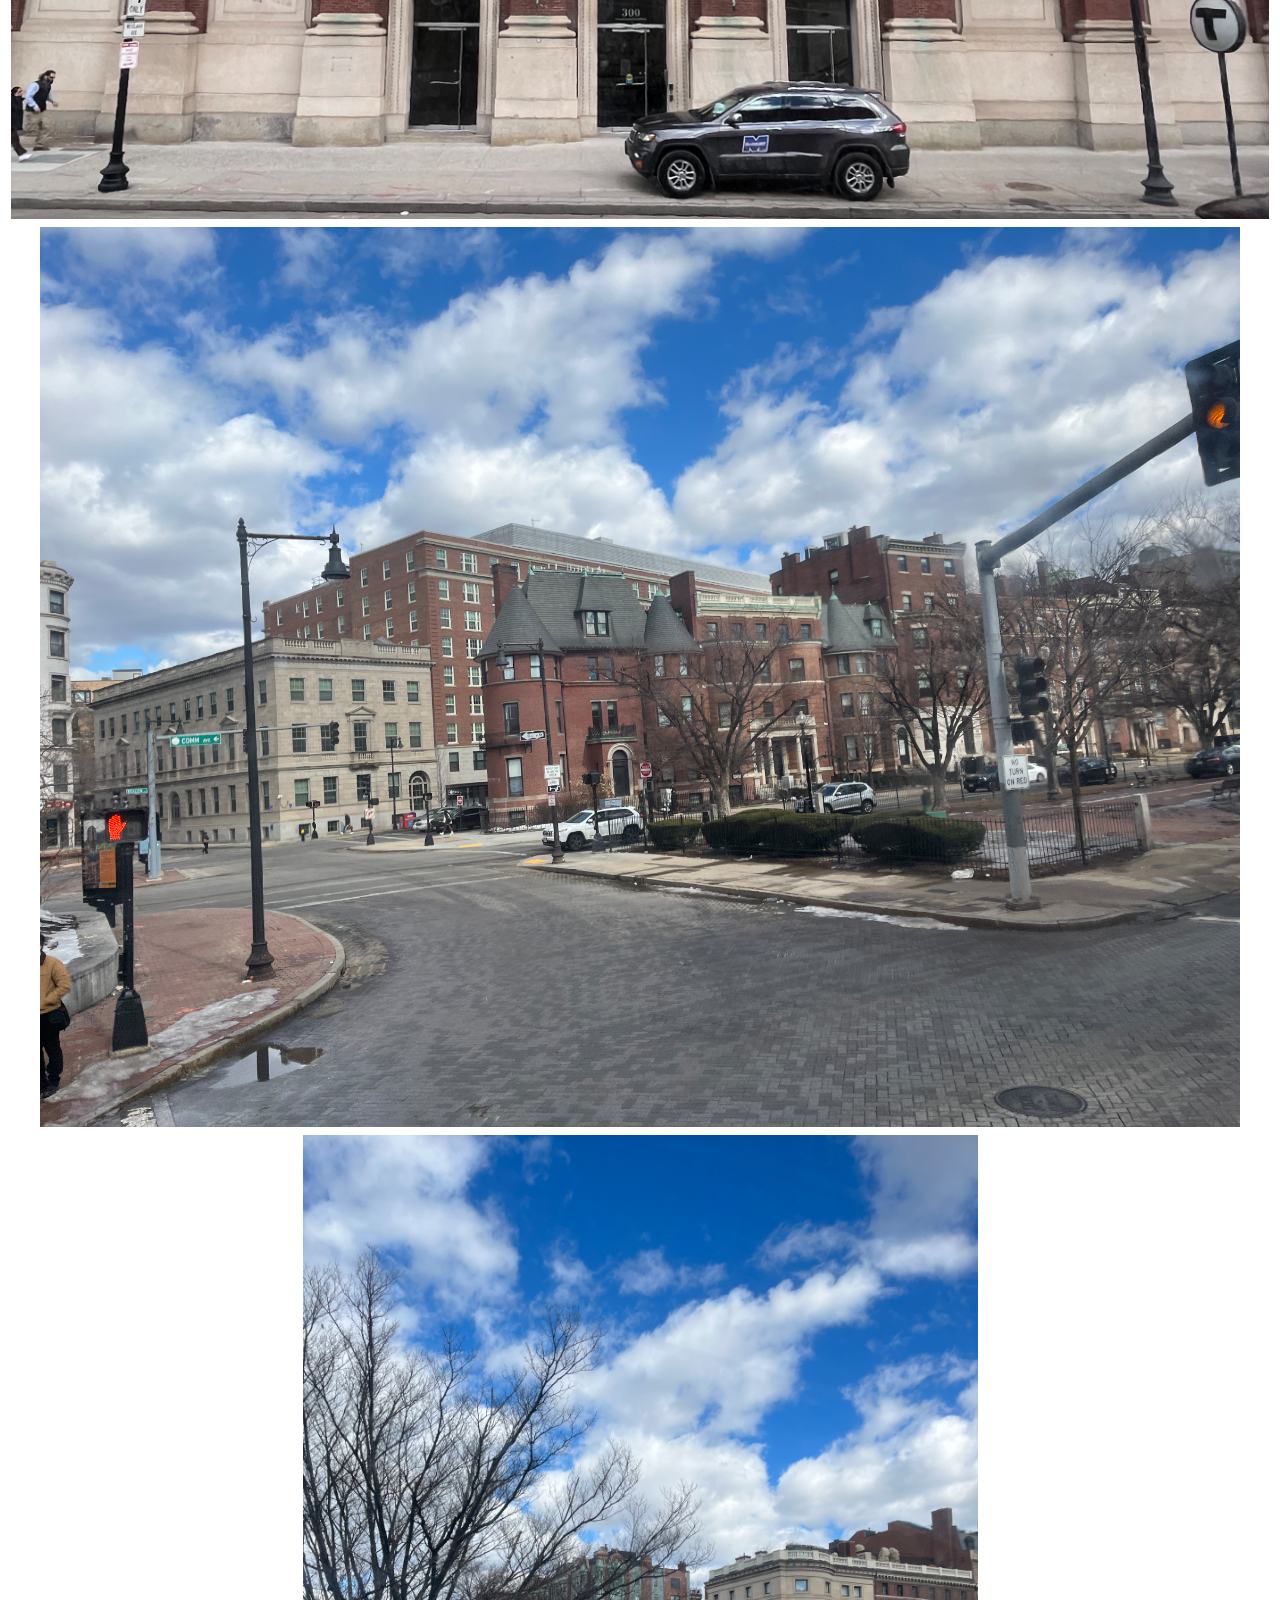
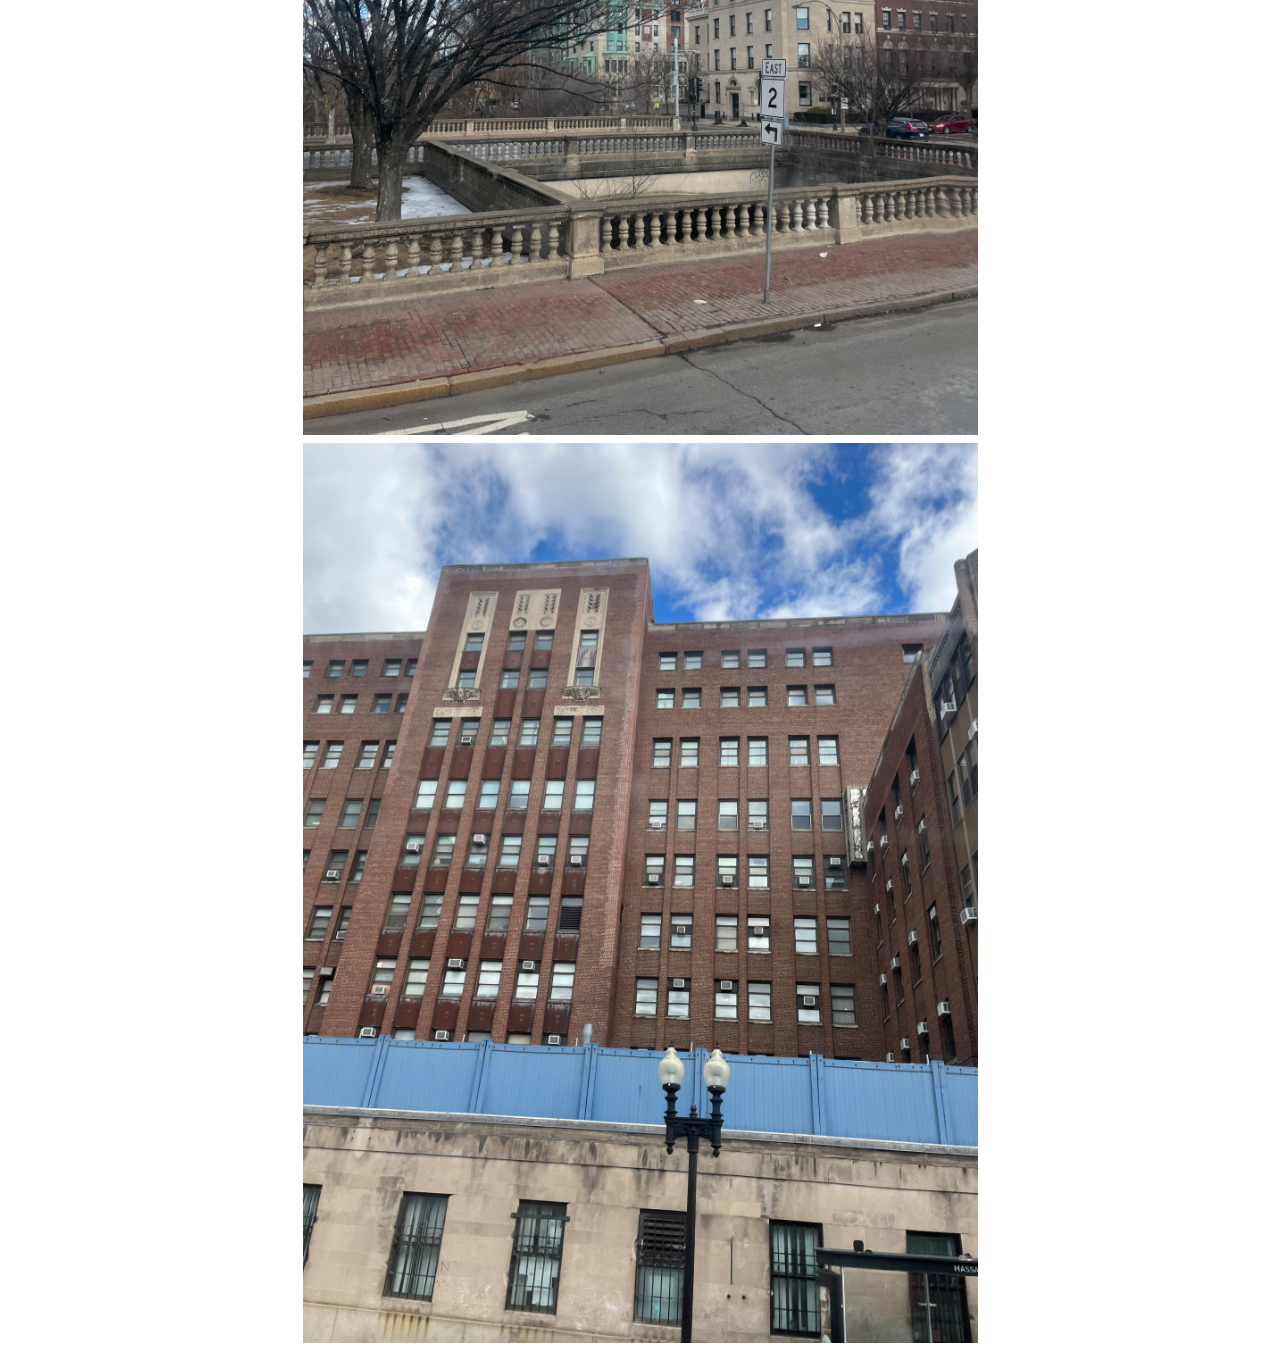
==== commit b2ff2c88: "updated table population" ====
--- a/1-gallery.html
+++ b/1-gallery.html
@@ -7,25 +7,9 @@
     <title>Gallery</title>
   </head>
   <body>
-    <a href="./index.html">Back</a>
-    <script>
-      var index = 1
-      var tempImg = new Image();
-      tempImg.onload = function(){
-         appendImage();
-      }
-      var tryLoadImage = function( index ){
-         tempImg.src = 'pages/1-gallery/images/2025_boston/' + index + '.JPG';
-      }
-      var appendImage = function(){
-         var img = document.createElement('img');
-         img.classList.add('gallery-img');
-         img.src = tempImg.src;
-         var br = document.createElement('br')
-         document.body.appendChild( br )
-         document.body.appendChild( img )
-         tryLoadImage( ++index )
-      }
-      tryLoadImage( index );</script>
+    <a href="./index.html">Home</a>
+    <table><tr><th>hello</th></tr></table>
+    <script src="populate-table.js">
+    </script>
   </body>
 </html>
--- a/css/default.css
+++ b/css/default.css
@@ -1,4 +1,13 @@
 .gallery-img {
-    height: 500px;
+    max-width: 100%;
+    max-height: 100vh;
+    margin: auto;}
+
+.profile-img {
+    height: 200px;
     width: auto;
-    margin-right:10px}+    margin-right:10px}
+
+table {
+    text-align:center;
+}